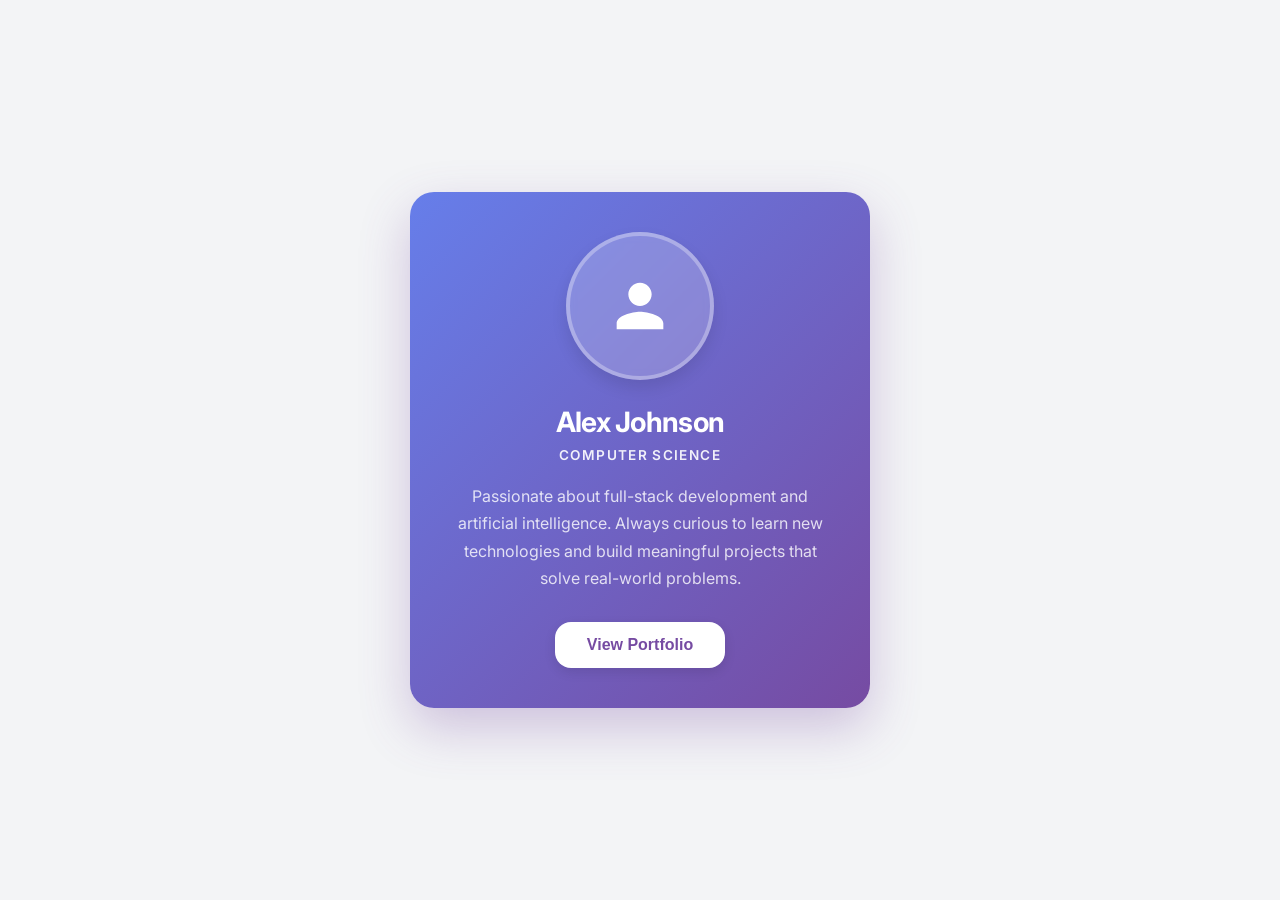
==== index.html @ 266f8f09 "Initial commit" ====
<!DOCTYPE html>
<html lang="en">
<head>
    <meta charset="UTF-8">
    <meta name="viewport" content="width=device-width, initial-scale=1.0">
    <title>Student Profile Card</title>
    <link href="https://fonts.googleapis.com/css2?family=Inter:wght@400;600;700&display=swap" rel="stylesheet">
    <style>
        :root {
            --primary-gradient: linear-gradient(135deg, #667eea 0%, #764ba2 100%);
            --text-light: #ffffff;
            --text-muted: rgba(255, 255, 255, 0.8);
            --bg-body: #f3f4f6;
        }

        body {
            font-family: 'Inter', system-ui, -apple-system, sans-serif;
            background-color: var(--bg-body);
            display: flex;
            justify-content: center;
            align-items: center;
            min-height: 100vh;
            margin: 0;
        }

        .profile-card {
            background: var(--primary-gradient);
            border-radius: 24px;
            box-shadow: 0 20px 50px rgba(118, 75, 162, 0.3);
            width: 380px;
            padding: 40px;
            text-align: center;
            transition: all 0.4s cubic-bezier(0.175, 0.885, 0.32, 1.275);
            color: var(--text-light);
        }

        .profile-card:hover {
            transform: translateY(-10px) scale(1.02);
            box-shadow: 0 30px 60px rgba(118, 75, 162, 0.4);
        }

        .profile-image {
            width: 140px;
            height: 140px;
            border-radius: 50%;
            background: rgba(255, 255, 255, 0.2);
            margin: 0 auto 25px;
            display: flex;
            justify-content: center;
            align-items: center;
            overflow: hidden;
            border: 4px solid rgba(255, 255, 255, 0.3);
            box-shadow: 0 8px 16px rgba(0, 0, 0, 0.1);
            backdrop-filter: blur(5px);
        }

        .profile-image svg {
            width: 70px;
            height: 70px;
            fill: #ffffff;
        }

        .student-name {
            margin: 0 0 8px;
            font-size: 1.75rem;
            font-weight: 700;
            color: var(--text-light);
            letter-spacing: -0.025em;
        }

        .student-stream {
            color: rgba(255, 255, 255, 0.9);
            font-weight: 600;
            text-transform: uppercase;
            font-size: 0.85rem;
            letter-spacing: 0.1em;
            margin-bottom: 20px;
            display: block;
        }

        .student-bio {
            color: var(--text-muted);
            line-height: 1.7;
            font-size: 1rem;
            margin-bottom: 30px;
        }

        .contact-btn {
            background: #ffffff;
            color: #764ba2;
            border: none;
            padding: 14px 32px;
            border-radius: 16px;
            cursor: pointer;
            font-weight: 700;
            font-size: 1rem;
            transition: all 0.3s ease;
            box-shadow: 0 4px 12px rgba(0, 0, 0, 0.1);
        }

        .contact-btn:hover {
            background: #f8fafc;
            box-shadow: 0 8px 20px rgba(0, 0, 0, 0.2);
            transform: scale(1.05);
        }
    </style>
</head>
<body>

    <div class="profile-card">
        <div class="profile-image">
            <!-- Placeholder SVG for profile image -->
            <svg viewBox="0 0 24 24">
                <path d="M12 12c2.21 0 4-1.79 4-4s-1.79-4-4-4-4 1.79-4 4 1.79 4 4 4zm0 2c-2.67 0-8 1.34-8 4v2h16v-2c0-2.66-5.33-4-8-4z"/>
            </svg>
        </div>
        <h2 class="student-name">Alex Johnson</h2>
        <span class="student-stream">Computer Science </span>
        <p class="student-bio">
            Passionate about full-stack development and artificial intelligence. 
            Always curious to learn new technologies and build meaningful projects 
            that solve real-world problems.
        </p>
        <button class="contact-btn">View Portfolio</button>
    </div>

</body>
</html>
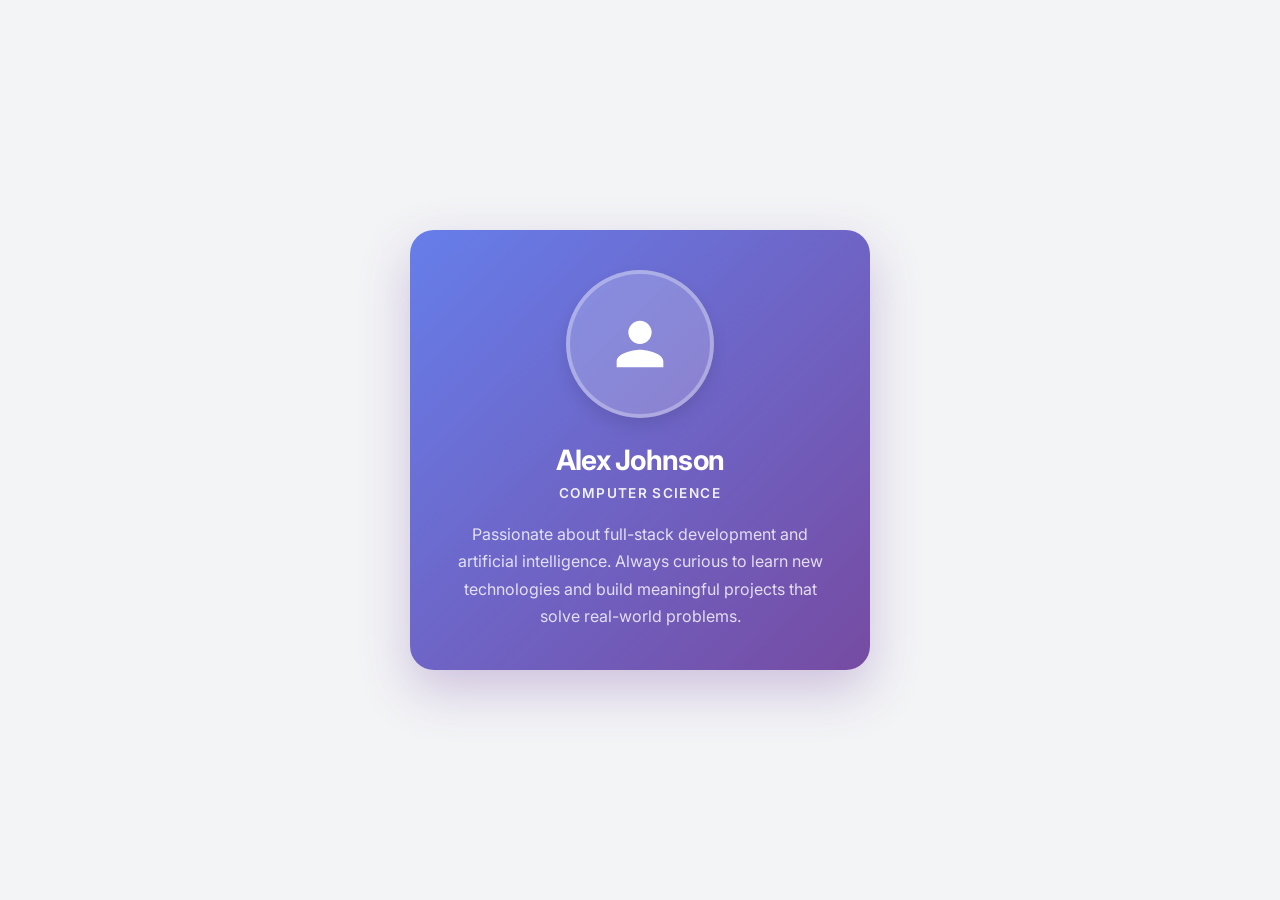
==== commit 44ea6a30: "Update index.html" ====
--- a/index.html
+++ b/index.html
@@ -82,26 +82,7 @@
             color: var(--text-muted);
             line-height: 1.7;
             font-size: 1rem;
-            margin-bottom: 30px;
-        }
-
-        .contact-btn {
-            background: #ffffff;
-            color: #764ba2;
-            border: none;
-            padding: 14px 32px;
-            border-radius: 16px;
-            cursor: pointer;
-            font-weight: 700;
-            font-size: 1rem;
-            transition: all 0.3s ease;
-            box-shadow: 0 4px 12px rgba(0, 0, 0, 0.1);
-        }
-
-        .contact-btn:hover {
-            background: #f8fafc;
-            box-shadow: 0 8px 20px rgba(0, 0, 0, 0.2);
-            transform: scale(1.05);
+            margin: 0;
         }
     </style>
 </head>
@@ -109,7 +90,6 @@
 
     <div class="profile-card">
         <div class="profile-image">
-            <!-- Placeholder SVG for profile image -->
             <svg viewBox="0 0 24 24">
                 <path d="M12 12c2.21 0 4-1.79 4-4s-1.79-4-4-4-4 1.79-4 4 1.79 4 4 4zm0 2c-2.67 0-8 1.34-8 4v2h16v-2c0-2.66-5.33-4-8-4z"/>
             </svg>
@@ -121,7 +101,6 @@
             Always curious to learn new technologies and build meaningful projects 
             that solve real-world problems.
         </p>
-        <button class="contact-btn">View Portfolio</button>
     </div>
 
 </body>
